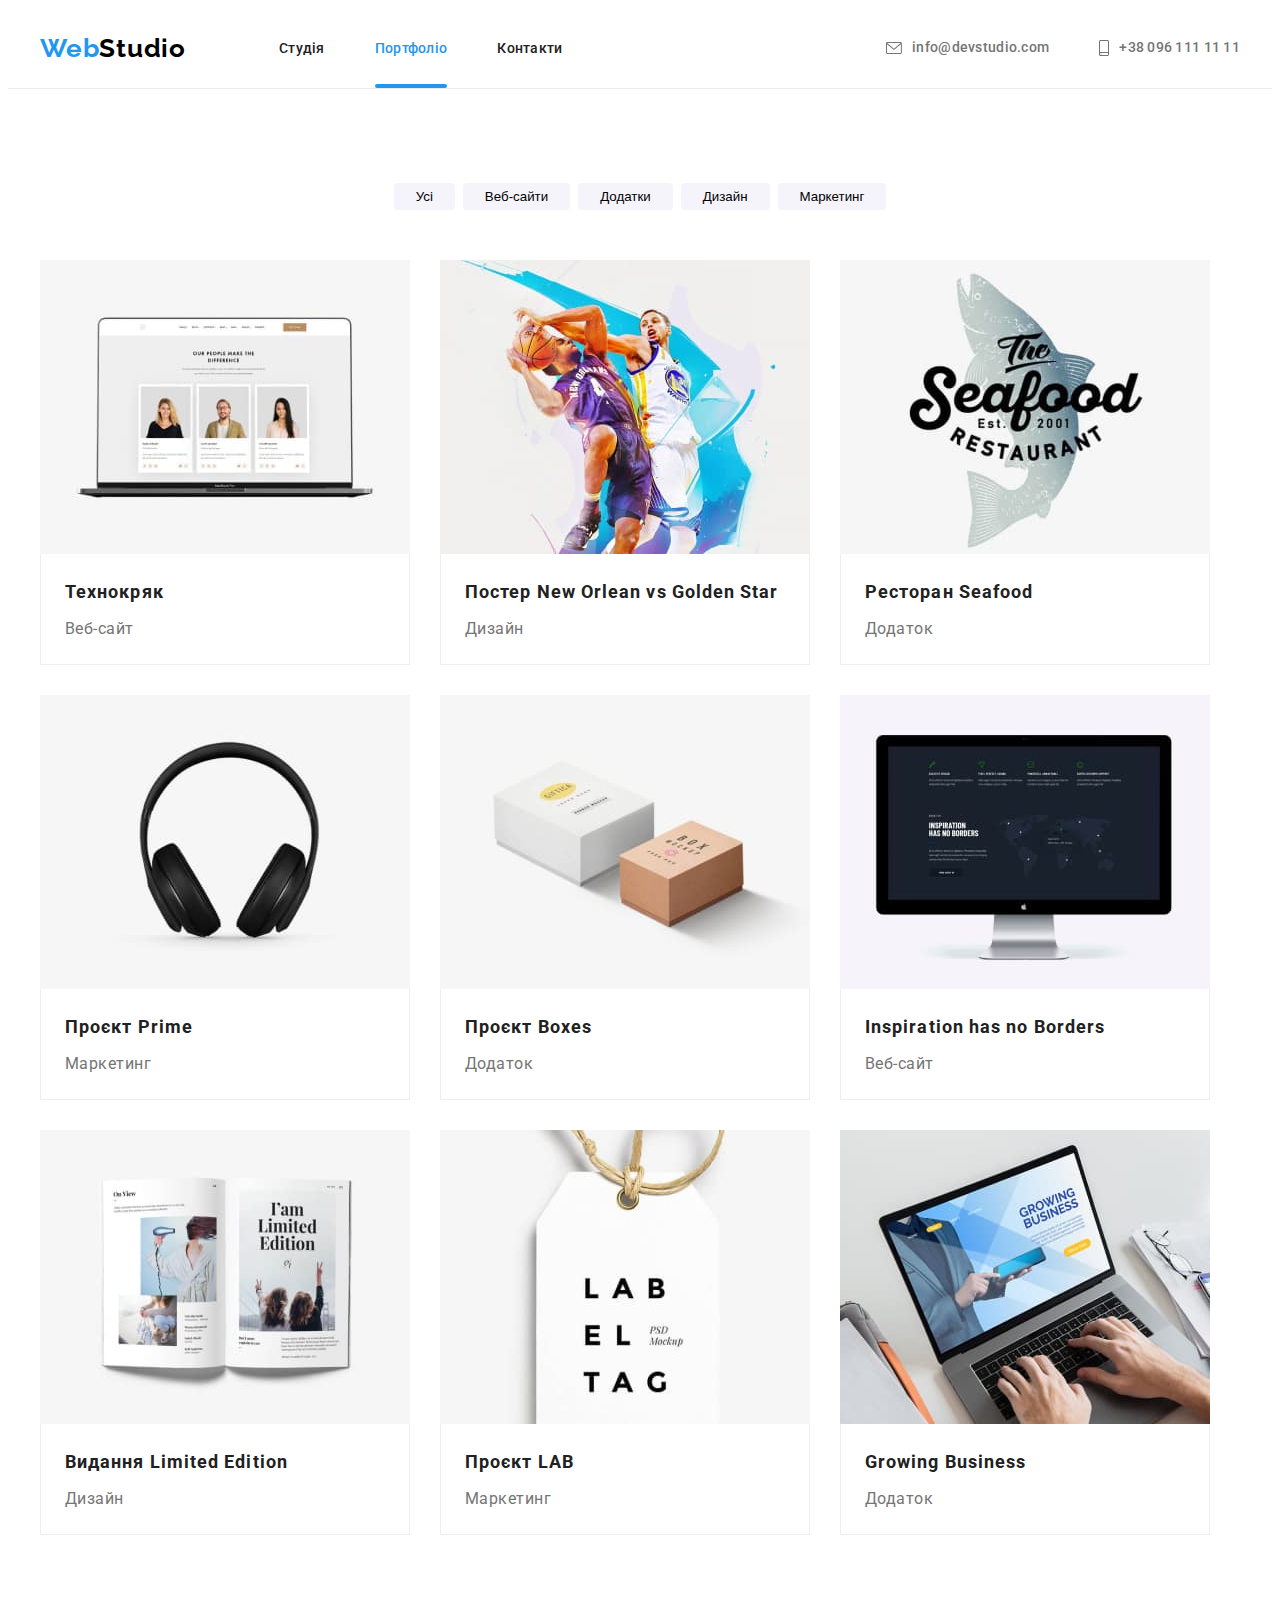
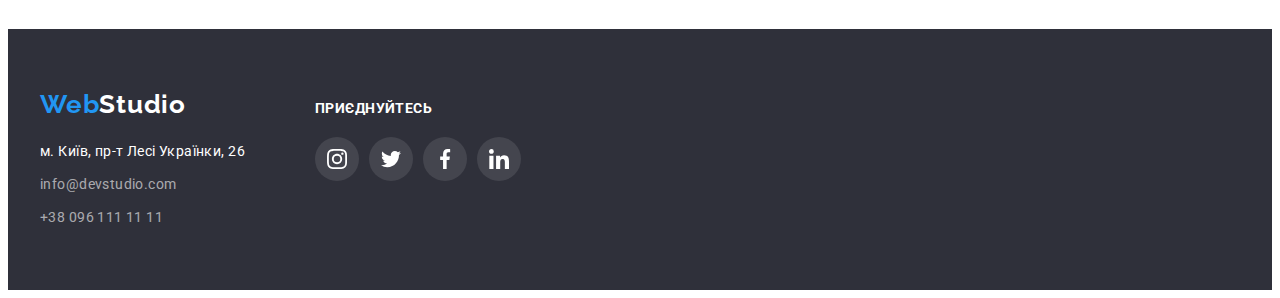
==== portfolio.html @ f82ed207 "Update" ====
<!DOCTYPE html>
<html lang="uk">
<head>
    <meta charset="UTF-8">
    <meta http-equiv="X-UA-Compatible" content="IE=edge">
    <meta name="viewport" content="width=device-width, initial-scale=1.0">
    <title lang="en">Portfolio</title>
    <link rel="preconnect" href="https://fonts.googleapis.com">
    <link rel="preconnect" href="https://fonts.gstatic.com" crossorigin>
    <link href="https://fonts.googleapis.com/css2?family=Raleway:wght@700&family=Roboto:wght@400;500;700;900&display=swap"
        rel="stylesheet">
    <link rel="stylesheet" href="https://cdnjs.cloudflare.com/ajax/libs/modern-normalize/1.1.0/modern-normalize.min.css"
        integrity="sha512-wpPYUAdjBVSE4KJnH1VR1HeZfpl1ub8YT/NKx4PuQ5NmX2tKuGu6U/JRp5y+Y8XG2tV+wKQpNHVUX03MfMFn9Q=="
        crossorigin="anonymous" referrerpolicy="no-referrer" />
    <link rel="stylesheet" href="./css/styles.css">
</head>
<body>
    <header class="header-border">
        <div class="container">
            <nav class="header-item">
                <a href="./index.html"><span class="logo">Web</span><span class="logo logo-second-part">Studio</span></a>
                <ul class="list-link flex-items">
                    <li class="list-item">
                        <a class="link" href="./index.html">Студія</a>
                    </li>
                    <li class="list-item">
                        <a class="link current" href="./portfolio.html">Портфоліо</a>
                    </li>
                    <li class="list-item">
                        <a class="link" href="#">Контакти</a>
                    </li>
                </ul>
            </nav>
            <ul class="list-address flex-items">
                <li class="address-item mail">
                    <a class="link-address" href="mailto:info@devstudio.com">
                        <svg class="mail-icon">
                            <use href="./images/for-sprite/sprite.svg#mail"></use>
                        </svg>
                        info@devstudio.com
                    </a>
                </li>
                <li class="address-item">
                    <a class="link-address" href="tel:+380961111111">
                        <svg class="phone-icon">
                            <use href="./images/for-sprite/sprite.svg#phone"></use>
                        </svg>+38 096 111 11 11
                    </a>
                </li>
            </ul>
        </div>
    </header>
    <main>
        <section class="section">
            <div class="container">
                <h1 class="hidden-title">
                    Наші проєкти
                </h1>
                <ul class="flex-items list-button">
                    <li class="button-item">
                        <button type="button" class="filter-button">
                            Усі
                        </button>
                    </li>
                    <li class="button-item">
                        <button type="button" class="filter-button">
                            Веб-сайти
                        </button>
                    </li>
                    <li class="button-item">
                        <button type="button" class="filter-button">
                            Додатки
                        </button>
                    </li>
                    <li class="button-item">
                        <button type="button" class="filter-button">
                            Дизайн
                        </button>
                    </li>
                    <li class="button-item">
                        <button type="button" class="filter-button">
                            Маркетинг
                        </button>
                    </li>
                </ul>
                <ul class="flex-items project-items">
                    <li class="card-project">
                        <a href="#" class="link-project">
                            <div class="image-project">
                                <img src="./images/project-1.jpg" alt="Ноутбук з сайтом" width="370">
                                <div class="overlay">
                                    <p class="overlay-text">
                                        Ресурс пропонує комплексні пропозиції з різним рівнем функціоналу та сервісів. Все це дозволить відвідувачу отримати
                                        вичерпні відомості про компанію чи приватну особу.
                                    </p>
                                </div>
                            </div>
                            <div class="project-description">
                                <h2 class="name-project">
                                    Технокряк
                                </h2>
                                <p class="type-project">
                                    Веб-сайт
                                </p>
                            </div>
                        </a>
                    </li>
                    <li class="card-project">
                        <a href="#" class="link-project">
                           <div class="image-project">
                                <img src="./images/project-2.jpg" alt="Постер баскетбольної команди" width="370">
                                <div class="overlay">
                                    <p class="overlay-text">
                                        Ресурс пропонує комплексні пропозиції з різним рівнем функціоналу та сервісів. Все це дозволить відвідувачу
                                        отримати
                                        вичерпні відомості про компанію чи приватну особу.
                                    </p>
                                </div>
                           </div>
                            <div class="project-description">
                                <h2 class="name-project">
                                    Постер <span lang="en">New Orlean vs Golden Star</span>
                                </h2>
                                <p class="type-project">
                                    Дизайн
                                </p>
                            </div>
                        </a>
                    </li>
                    <li class="card-project">
                        <a href="#" class="link-project">
                            <div class="image-project">
                                <img src="./images/project-3.jpg" alt="Рибний ресторан" width="370">
                                <div class="overlay">
                                    <p class="overlay-text">
                                        Ресурс пропонує комплексні пропозиції з різним рівнем функціоналу та сервісів. Все це дозволить відвідувачу
                                        отримати
                                        вичерпні відомості про компанію чи приватну особу.
                                    </p>
                                </div>
                            </div>
                            <div class="project-description">
                                <h2 class="name-project">
                                    Ресторан <span lang="en">Seafood</span>
                                </h2>
                                <p class="type-project">
                                    Додаток
                                </p>
                            </div>
                        </a>
                    </li>
                    <li class="card-project">
                        <a href="#" class="link-project">
                            <div class="image-project">
                                <img src="./images/project-4.jpg" alt="Навушники" width="370">
                                <div class="overlay">
                                    <p class="overlay-text">
                                        Ресурс пропонує комплексні пропозиції з різним рівнем функціоналу та сервісів. Все це дозволить відвідувачу
                                        отримати
                                        вичерпні відомості про компанію чи приватну особу.
                                    </p>
                                </div>
                            </div>
                            <div class="project-description">
                                <h2 class="name-project">
                                    Проєкт <span lang="en">Prime</span>
                                </h2>
                                <p class="type-project">
                                    Маркетинг
                                </p>
                            </div>
                        </a>
                    </li>
                    <li class="card-project">
                        <a href="#" class="link-project">
                            <div class="image-project">
                                <img src="./images/project-5.jpg" alt="Дві коробки" width="370">
                                <div class="overlay">
                                    <p class="overlay-text">
                                        Ресурс пропонує комплексні пропозиції з різним рівнем функціоналу та сервісів. Все це дозволить відвідувачу
                                        отримати
                                        вичерпні відомості про компанію чи приватну особу.
                                    </p>
                                </div>
                            </div>
                            <div class="project-description">
                                <h2 class="name-project">
                                    Проєкт <span lang="en">Boxes</span>
                                </h2>
                                <p class="type-project">
                                    Додаток
                                </p>
                            </div>
                        </a>
                    </li>
                    <li class="card-project">
                        <a href="#" class="link-project">
                            <div class="image-project">
                                <img src="./images/project-6.jpg" alt="Монітор комп'ютера" width="370">
                                <div class="overlay">
                                    <p class="overlay-text">
                                        Ресурс пропонує комплексні пропозиції з різним рівнем функціоналу та сервісів. Все це дозволить відвідувачу
                                        отримати
                                        вичерпні відомості про компанію чи приватну особу.
                                    </p>
                                </div>
                            </div>
                            <div class="project-description">
                                <h2 lang="en" class="name-project">
                                    Inspiration has no Borders
                                </h2>
                                <p class="type-project">
                                    Веб-сайт
                                </p>
                            </div>
                        </a>
                    </li>
                    <li class="card-project">
                        <a href="#" class="link-project">
                            <div class="image-project">
                                <img src="./images/project-7.jpg" alt="Журнал" width="370">
                                <div class="overlay">
                                    <p class="overlay-text">
                                        Ресурс пропонує комплексні пропозиції з різним рівнем функціоналу та сервісів. Все це дозволить відвідувачу
                                        отримати
                                        вичерпні відомості про компанію чи приватну особу.
                                    </p>
                                </div>
                            </div>
                            <div class="project-description">
                                <h2 class="name-project">
                                    Видання <span lang="en">Limited Edition</span>
                                </h2>
                                <p class="type-project">
                                    Дизайн
                                </p>
                            </div>
                        </a>
                    </li>
                    <li class="card-project">
                        <a href="#" class="link-project">
                            <div class="image-project">
                                <img src="./images/project-8.jpg" alt="Ярлик з брендом" width="370">
                                <div class="overlay">
                                    <p class="overlay-text">
                                        Ресурс пропонує комплексні пропозиції з різним рівнем функціоналу та сервісів. Все це дозволить відвідувачу
                                        отримати
                                        вичерпні відомості про компанію чи приватну особу.
                                    </p>
                                </div>
                            </div>
                            <div class="project-description">
                                <h2 class="name-project">
                                    Проєкт <span lang="en">LAB</span>
                                </h2>
                                <p class="type-project">
                                    Маркетинг
                                </p>
                            </div>
                        </a>
                    </li>
                    <li class="card-project">
                        <a href="#" class="link-project">
                            <div class="image-project">
                                <img src="./images/project-9.jpg" alt="Ноутбук з рекламою" width="370">
                                <div class="overlay">
                                    <p class="overlay-text">
                                        Ресурс пропонує комплексні пропозиції з різним рівнем функціоналу та сервісів. Все це дозволить відвідувачу
                                        отримати
                                        вичерпні відомості про компанію чи приватну особу.
                                    </p>
                                </div>
                            </div>
                            <div class="project-description">
                                <h2 lang="en" class="name-project">
                                    Growing Business
                                </h2>
                                <p class="type-project">
                                    Додаток
                                </p>
                            </div>
                        </a>
                    </li>
                </ul>
            </div>
        </section>
    </main>
    <footer class="footer-address">
        <div class="container footer-container">
            <div class="footer-left-part">
                <a href="./index.html"><span class="logo">Web</span><span class="logo logo-third-part">Studio</span></a>
                <address class="footer-list">
                    <ul>
                        <li>
                            <a class="footer-link" href="https://goo.gl/maps/sdtxkwDF94uDCL8M9" target="_blank"
                                rel="noopener noreferrer">м. Київ, пр-т Лесі Українки, 26</a>
                        </li>
                        <li class="footer-contacts">
                            <a class="footer-link footer-transparant"
                                href="mailto:info@devstudio.com">info@devstudio.com</a>
                        </li>
                        <li class="footer-contacts">
                            <a class="footer-link footer-transparant" href="tel:+380961111111">+38 096 111 11 11</a>
                        </li>
                    </ul>
                </address>
            </div>
            <div class="footer-right-part">
                <h2 class="join-link">
                    Приєднуйтесь
                </h2>
                <ul class="flex-items box-media-footer">
                    <li class="social-list-footer">
                        <a href="#" class="link-networks-footer">
                            <svg class="social-networks-footer">
                                <use href="./images/for-sprite/sprite.svg#icon-instagram"></use>
                            </svg>
                        </a>
                    </li>
                    <li class="social-list-footer">
                        <a href="#" class="link-networks-footer">
                            <svg class="social-networks-footer">
                                <use href="./images/for-sprite/sprite.svg#icon-twitter"></use>
                            </svg>
                        </a>
                    </li>
                    <li class="social-list-footer">
                        <a href="#" class="link-networks-footer">
                            <svg class="social-networks-footer">
                                <use href="./images/for-sprite/sprite.svg#icon-facebook"></use>
                            </svg>
                        </a>
                    </li>
                    <li class="social-list-footer">
                        <a href="#" class="link-networks-footer">
                            <svg class="social-networks-footer">
                                <use href="./images/for-sprite/sprite.svg#icon-linkedin"></use>
                            </svg>
                        </a>
                    </li>
                </ul>
            </div>
        </div>
    </footer>

<h2 class="project-name"></h2>

    <script src="./js/modal.js"></script>
</body>
</html>
---- css/styles.css ----
:root {
--primary-color: #212121;
--link-address-color: #757575;
--link-color: #2196F3;
--logo-color: #000000;
--primary-background-color: #FFFFFF;
--secondary-background-color: #2F303A;
--color-transparant: rgba(255, 255, 255, 0.6);
--active-button-color: #188CE8;
--section-color: #F5F4FA;
--border-color: #EEEEEE;
--header-border-color: #ECECEC;
--background-color-image: #C4C4C4;
--social-network-color: #AFB1B8;
}

body {
font-family: Roboto, sans-serif;
color: var(--primary-color);
background-color: var(--primary-background-color);
} 

ul {
    list-style: none;
    margin-top: 0;
    margin-bottom: 0;
    padding-left: 0;
}

a {
    text-decoration: none;
}

h1, h2, h3, p {
    padding: 0;
    margin: 0;
}

img {
    display: block;
}

/* START header */

.container {
    width: 1200px;
    margin-left: auto;
    margin-right: auto;
    padding-left: 15px;
    padding-right: 15px;
}

.section {
    padding-top: 94px;
    padding-bottom: 94px;
}

.flex-items {
    display: flex;
}

header .container {
    display: flex;
    align-items: center;
}

.header-item {
    display: flex;
    align-items: center;
}

.header-border {
    border-bottom: 1px solid var(--header-border-color);
}

.logo {
    color: var(--link-color);
    font-family: Raleway, sans-serif;
    font-weight: 700;
    font-size: 26px;
    line-height: 1.19;
    letter-spacing: 0.03em;
}

.logo-second-part {
    color: var(--logo-color);
}

.list-link {
    display: flex;
    margin-left: 93px;
}

.link {
    display: block;
    padding-top: 32px;
    padding-bottom: 32px;
    color: var(--primary-color);
    font-weight: 500;
    font-size: 14px;
    line-height: 16px;
    letter-spacing: 0.02em;
    transition: color 250ms cubic-bezier(0.4, 0, 0.2, 1);
}

.list-item:not(:last-child) {
    margin-right: 50px;
}

.link:hover,
.link:focus {
    color: var(--link-color);
}

.link.current {
    color: var(--link-color);
}

.link {
    position: relative;
}

.link.current::after {
    content: "";
    position: absolute;
    width: 100%;
    height: 4px;
    bottom: 0; 
    left: 0;
    border-radius: 2px;
    background-color: var(--link-color);
}

.description-link {
    padding: 0;
    margin: 0;
    list-style: none;
    align-items: center;
}

.list-address {
    display: flex;
    margin-top: 0;
    margin-left: auto;
}

.link-address {
    color: var(--link-address-color);
    font-weight: 500;
    font-size: 14px;
    line-height: 1.14;
    letter-spacing: 0.02em;
    display: flex;
    align-items: center;
    transition: color 250ms cubic-bezier(0.4, 0, 0.2, 1);
}

.address-item:not(:last-child) {
    margin-right: 50px;
}

.mail-icon {
    width: 16px;
    height: 12px;
    margin-right: 10px;
    fill: currentColor;
}

.phone-icon {
    width: 10px;
    height: 16px;
    margin-right: 10px;
    fill: currentColor;
}

.mail-icon:hover,
.mail-icon:focus {
    fill: var(--link-color);
}

.phone-icon:hover,
.phone-icon:focus {
    fill: var(--link-color);
}

.mail {
    margin-left: auto;
}

.link-address:hover,
.link-address:focus {
    color: var(--link-color);
}

/* END header */

/* START index.html */

.hero-section {
    background-image: linear-gradient(rgba(47, 48, 58, 0.4), rgba(47, 48, 58, 0.4)), url(../images/hero-section-image.jpg);
    background-color: var(--background-color-image);
    background-size: cover;
    max-width: 1600px;
    padding-top: 200px;
    padding-bottom: 200px;
    text-align: center;
    margin-left: auto;
    margin-right: auto;
}

.hero-title {
    margin-bottom: 30px;
    margin-left: auto;
    margin-right: auto;
    width: 696px;
    color: var(--primary-background-color);
    font-weight: 900;
    font-size: 44px;
    line-height: 1.36;
    letter-spacing: 0.06em;
    text-transform: uppercase;
}

.hero-button {
    padding-top: 10px;
    padding-bottom: 10px;
    padding-right: 32px;
    padding-left: 32px;
    border: 1px transparent;
    border-radius: 4px;
    min-width: 216px;
    color: var(--primary-background-color);
    background-color: var(--link-color);
    font-weight: 700;
    font-size: 16px;
    line-height: 1.88;
    letter-spacing: 0.06em;
    transition: background-color 250ms cubic-bezier(0.4, 0, 0.2, 1);
}

.hero-button:hover,
.hero-button:focus {
    background-color: var(--active-button-color);
    cursor: pointer;
}

.hidden-title {
    position: absolute;
    width: 1px;
    height: 1px;
    margin: -1px;
    padding: 0;
    overflow: hidden;
    border: 0;
    clip: rect(0 0 0 0);
}

.advantages {
    margin-top: 30px;
    margin-bottom: 10px;
    font-weight: 700;
    font-size: 14px;
    line-height: 1.14;
    letter-spacing: 0.03em;
    text-transform: uppercase;
}

.advantages-paragraph {
    color: var(--link-address-color);
    font-weight: 400;
    font-size: 14px;
    line-height: 24px;
    letter-spacing: 0.03em;
    width: 270px;
}

.flex-benefit {
    margin-right: 30px;
    margin-bottom: 30px;
}

.benefit-card {
    flex-basis: ((100% - 3*30) / 3);
}

.benefit-card:not(:last-child) {
    margin-right: 30px;
}

.benefit-container {
    display: flex;
    width: 270px;
    height: 120px;
    background-color: var(--section-color);
    border-radius: 4px;
    justify-content: center;
        align-items: center;
}

.benefit-icon {
    width: 70px;
    height: 70px;
}

.our-work {
    padding-bottom: 94px;
}

.work {
    flex-basis: calc((100% - 3 * 30) / 3);
}

.work:not(:last-child) {
    margin-right: 30px;
}

.worker-list {
    flex-basis: ((100% - 4*30) / 4);
    width: 270px;
}

.worker-list:not(:last-child) {
    margin-right: 30px;
}

.worker-description {
    padding-top: 30px;
    padding-bottom: 30px;
    box-shadow: 0px 1px 3px rgba(0, 0, 0, 0.12), 0px 1px 1px rgba(0, 0, 0, 0.14), 0px 2px 1px rgba(0, 0, 0, 0.2);
    border-radius: 0px 0px 4px 4px;
    background-color: var(--primary-background-color);
}

.description-title {
    margin-bottom: 50px;
    font-weight: 700;
    font-size: 36px;
    line-height: 1.17;
    text-align: center;
    letter-spacing: 0.03em;
}

.worker-section {
    background-color: var(--section-color);
}

.worker {
    margin-bottom: 50px;
    font-weight: 700;
    font-size: 36px;
    line-height: 1.17;
    text-align: center;
    letter-spacing: 0.03em;
}

.card-worker {
    margin-bottom: 10px;
    font-weight: 500;
    font-size: 16px;
    line-height: 1.19;
    text-align: center;
    letter-spacing: 0.03em;
}

.profession-worker {
    margin-bottom: 16px;
    font-weight: 400;
    font-size: 16px;
    line-height: 1.19;
    text-align: center;
    letter-spacing: 0.03em;
    color: var(--link-address-color);
}

.box-media {
    justify-content: center;
}

.social-list {
    width: 44px;
    height: 44px;
    border-radius: 50%;
    justify-content: center;
    display: flex;
    align-items: center;
}

.social-list:not(:last-child) {
    margin-right: 10px;
}

.link-networks {
    width: 44px;
    height: 44px;
    border-radius: 50%;
    justify-content: center;
    display: flex;
    align-items: center;
    fill: var(--social-network-color);
    transition: background-color 250ms cubic-bezier(0.4, 0, 0.2, 1);
}

.link-networks:hover,
.link-networks:focus {
    fill: var(--primary-background-color);
    background-color: var(--link-color);
   }

.social-networks {
    display: flex;
    width: 20px;
    height: 20px;
    transition: fill 250ms cubic-bezier(0.4, 0, 0.2, 1);
}


.box-clients {
    justify-content: space-between;
    align-items: center;
}

.clients-title {
    margin-bottom: 50px;
    font-weight: 700;
    font-size: 36px;
    line-height: 1.17;
    text-align: center;
    letter-spacing: 0.03em;
    color: var(--primary-color);
}

.client-icon {
    width: 106px;
    height: 60px;
    fill: var(--social-network-color);
    transition: fill 250ms cubic-bezier(0.4, 0, 0.2, 1);
}

.clients-company {
    width: 170px;
    height: 92px;
}

.clients-company:not(:last-child) {
    margin-right: 30px;
}

.link-company:hover,
.link-company:focus .clients-company {
    border: 1px solid var(--link-color);
    transition: border 250ms cubic-bezier(0.4, 0, 0.2, 1);
}

.link-company {
    display: flex;
    justify-content: center;
    align-items: center;
    width: 100%;
    height: 100%;
    border: 1px solid var(--social-network-color);
    border-radius: 4px;
    transition: border 250ms cubic-bezier(0.4, 0, 0.2, 1);
}

.link-company:hover .client-icon,
.link-company:focus .client-icon {
    fill: var(--link-color);
}

/* END index.html */

/* START portfolio.html */

.list-button {
    margin-bottom: 50px;
    justify-content: center;
}

.filter-button {
    border: 1px transparent;
    border-radius: 4px;
    background-color: var(--section-color);
    padding-top: 6px;
    padding-right: 22px;
    padding-bottom: 6px;
    padding-left: 22px;
    cursor: pointer;
    transition: background-color 250ms cubic-bezier(0.4, 0, 0.2, 1), color 250ms cubic-bezier(0.4, 0, 0.2, 1), box-shadow 250ms cubic-bezier(0.4, 0, 0.2, 1);
}

.button-item:not(:last-child) {
    margin-right: 8px;
}

.filter-button:hover,
.filter-button:focus {
    color: var(--primary-background-color);
    background-color: var(--link-color);
    box-shadow: 0px 3px 1px rgba(0, 0, 0, 0.1), 0px 1px 2px rgba(0, 0, 0, 0.08), 0px 2px 2px rgba(0, 0, 0, 0.12);
}

.project-items {
    flex-wrap: wrap;
    margin-bottom: -30px;
    margin-right: -30px;
}

.card-project {
    flex-basis: calc((100% - 3 * 30) / 3);
    margin-right: 30px;
    margin-bottom: 30px;
}

.link-project {
    display: block;
    transition: box-shadow 250ms cubic-bezier(0.4, 0, 0.2, 1);
}

.link-project:hover,
.link-project:focus {
    box-shadow: 0px 1px 1px rgba(0, 0, 0, 0.12), 0px 4px 4px rgba(0, 0, 0, 0.06), 1px 4px 6px rgba(0, 0, 0, 0.16);
}

.card-project:not(:last-child) {
    margin-right: 30px;
}

.card-project:nth-child(-n-+3) {
    margin-bottom: 0;
}

.project-description {
    padding-top: 20px;
    padding-right: 24px;
    padding-bottom: 20px;
    padding-left: 24px;
    border-left: 1px solid var(--border-color);
    border-bottom: 1px solid var(--border-color);
    border-right: 1px solid var(--border-color);
}

.name-project {
    margin-bottom: 4px;
    color: var(--primary-color);
    font-weight: 700;
    font-size: 18px;
    line-height: 2;
    letter-spacing: 0.06em;
}

.type-project {
    color: var(--link-address-color);
    font-size: 16px;
    line-height: 1.88;
    letter-spacing: 0.03em;
}

/* END portfolio.html */

/* START footer */

.logo-third-part {
    color: var(--primary-background-color);
}

.footer-address {
    background-color: var(--secondary-background-color);
    padding-top: 60px;
    padding-bottom: 60px;
}

.footer-link {
    font-style: normal;
    font-weight: 400;
    font-size: 14px;
    line-height: 1.71;
    letter-spacing: 0.03em;
    color: var(--primary-background-color);
}

.footer-transparant {
    color: var(--color-transparant);
}

.footer-list {
    margin-top: 20px;
}

.footer-contacts {
    margin-top: 9px;
}

.join-link {
    margin-bottom: 20px;
    color: var(--primary-background-color);
    font-weight: 700;
    font-size: 14px;
    line-height: 1.14;
    letter-spacing: 0.03em;
    text-transform: uppercase;
}

.footer-container {
    display: flex;
    align-items: baseline;
}

.footer-right-part {
    margin-left: 70px;
}

.social-list-footer {
    width: 44px;
    height: 44px;
    border-radius: 50%;
    justify-content: center;
    display: flex;
    align-items: center;
    background-color: rgba(255, 255, 255, 0.1);
}

.social-list-footer:not(:last-child) {
    margin-right: 10px;
}

.link-networks-footer {
    width: 44px;
    height: 44px;
    border-radius: 50%;
    justify-content: center;
    display: flex;
    align-items: center;
    fill: var(--link-address-color);
    transition: background-color 250ms cubic-bezier(0.4, 0, 0.2, 1);
}

.link-networks-footer:hover,
.link-networks-footer:focus {
    fill: var(--primary-background-color);
    background-color: var(--link-color);
}

.social-networks-footer {
    display: flex;
    width: 20px;
    height: 20px;
    fill: var(--primary-background-color);
    transition: fill 250ms cubic-bezier(0.4, 0, 0.2, 1);
}

/* END footer */

/* Start Modal Button */

.backdrop {
    position: fixed;
    top: 0;
    left: 0;
    width: 100vw;
    height: 100vh;
    background-color: rgba(0, 0, 0, 0.2);
    transition: opacity 500ms cubic-bezier(0.4, 0, 0.2, 1), visibility 500ms cubic-bezier(0.4, 0, 0.2, 1);
}

.backdrop.is-hidden {
    opacity: 0;
    visibility: hidden;
    pointer-events: none;
}

.backdrop.is-hidden .modal {
    transform: translate(-50%, -50%) scale(0.7);
}

.modal {
    position: absolute;
    top: 50%;
    left: 50%;
    transform: translate(-50%, -50%) scale(1);
    opacity: 1;
    width: 528px;
    height: 581px;
    background-color: var(--primary-background-color);
    border-radius: 4px;
    transform: scale(1), opacity(1);
    transition: transform 250ms linear, opacity 250ms linear;
}

.modal-close-button {
    position: absolute;
    top: 8px;
    right: 8px;
    display: flex;
    justify-content: center;
    align-items: center;
    width: 30px;
    height: 30px;
    border-radius: 50%;
    border: 1px solid rgba(0, 0, 0, 0.1);
    background-color: transparent;
    padding: 0;
    cursor: pointer;
}

/* START Section "Our work" positioning*/

.product-thumb {
    position: relative;
}

.our-work-name {
    position: absolute;
    width: 100%;
    height: 70px;
    bottom: 0;
    left: 0;
    display: flex;
    justify-content: center;
    align-items: center;
    font-weight: 700;
    font-size: 14px;
    line-height: 1.14;
    text-align: center;
    letter-spacing: 0.03em;
    text-transform: uppercase;
    color: var(--primary-background-color);
    background-color: rgba(47, 48, 58, 0.8);
}

/* END Section "Our work" positioning*/

/* START Section "Our projects" positioning*/

.image-project {
    position: relative;
    overflow: hidden;
}

.overlay {
    position: absolute;
    width: 100%;
    height: 100%;
    display: flex;
    justify-content: center;
    align-items: center;
    background-color: rgba(33, 150, 243, 0.9);
    transform: translateY(100%);
    transition: transform 250ms cubic-bezier(0.4, 0, 0.2, 1);
}

.link-project:hover .overlay,
.link-project:focus .overlay {
    transform: translateY(-100%);
}

.overlay-text {
    margin-left: 24px;
    margin-right: 24px;
    margin-top: 63px;
    margin-bottom: 63px;
    font-size: 18px;
    line-height: 1.56;
    letter-spacing: 0.03em;
    color: var(--primary-background-color);
}
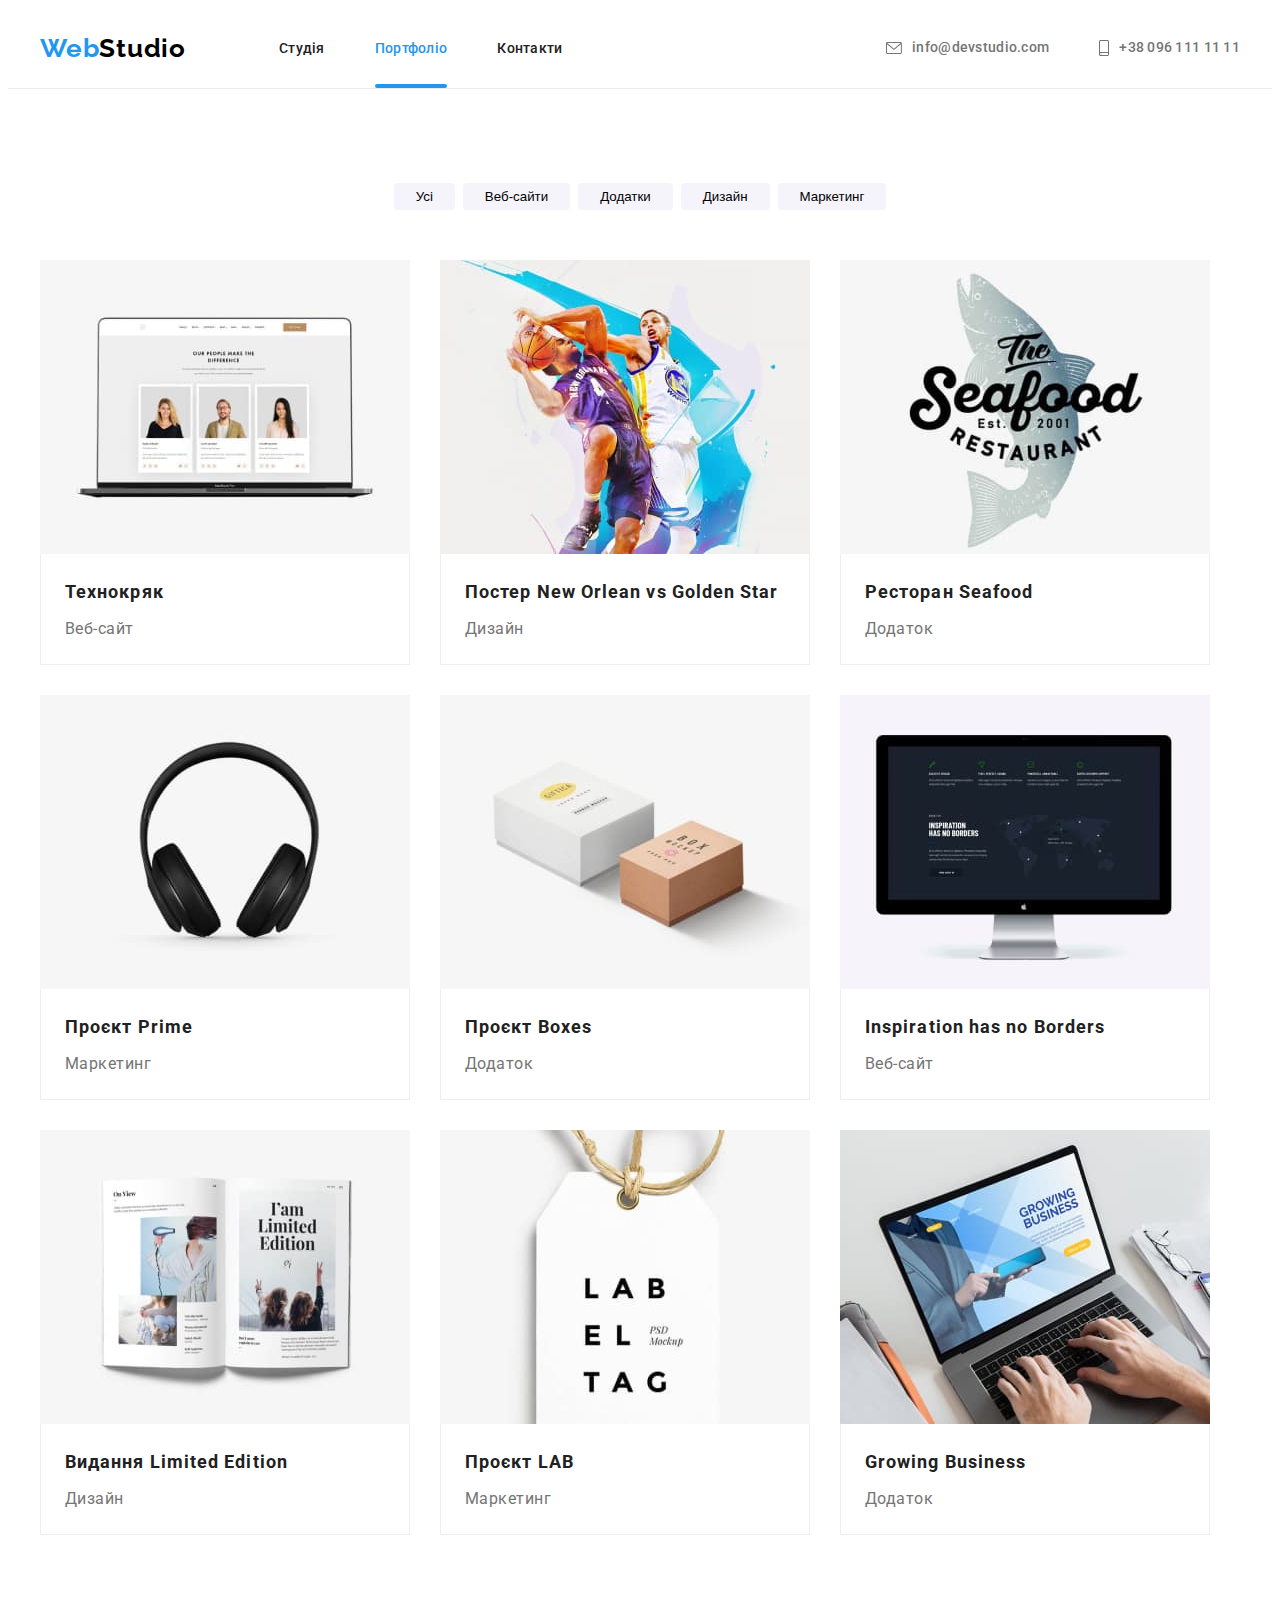
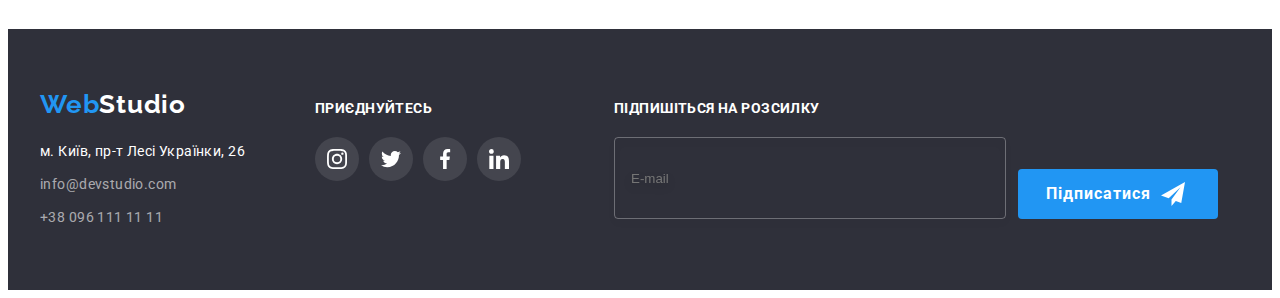
==== commit 1f8ec8f3: "Update" ====
--- a/portfolio.html
+++ b/portfolio.html
@@ -53,7 +53,7 @@
     <main>
         <section class="section">
             <div class="container">
-                <h1 class="hidden-title">
+                <h1 class="visually-hidden">
                     Наші проєкти
                 </h1>
                 <ul class="flex-items list-button">
@@ -340,8 +340,24 @@
                     </li>
                 </ul>
             </div>
+        <div class="footer-form">
+            <form class="footer-contain">
+                <label class="contact-form-field">
+                    <p class="footer-form-title">Підпишіться на розсилку</p>
+                    <span class="contact-form-input-footer">
+                        <input name="user-email-address" class="email-footer" type="email" placeholder="E-mail">
+                    </span>
+                </label>
+                <button type="submit" class="footer-button">
+                    Підписатися
+                    <svg class="footer-icon" width="24" height="24">
+                        <use href="./images/for-sprite/sprite.svg#icon-send"></use>
+                    </svg>
+                </button>
+            </form>
         </div>
-    </footer>
+        </div>
+        </footer>
 
 <h2 class="project-name"></h2>
 
--- a/css/styles.css
+++ b/css/styles.css
@@ -244,7 +244,7 @@
     cursor: pointer;
 }
 
-.hidden-title {
+.visually-hidden {
     position: absolute;
     width: 1px;
     height: 1px;
@@ -680,6 +680,7 @@
     opacity: 1;
     width: 528px;
     height: 581px;
+    padding: 40px;
     background-color: var(--primary-background-color);
     border-radius: 4px;
     transform: scale(1), opacity(1);
@@ -700,6 +701,12 @@
     background-color: transparent;
     padding: 0;
     cursor: pointer;
+    transition: fill 250ms cubic-bezier(0.4, 0, 0.2, 1);
+}
+
+.modal-close-button:hover,
+.modal-close-button:focus .modal-close-icon {
+    fill: var(--link-color);
 }
 
 /* START Section "Our work" positioning*/
@@ -763,3 +770,231 @@
     letter-spacing: 0.03em;
     color: var(--primary-background-color);
 }
+
+.contact-form-title {
+    font-weight: 700;
+    font-size: 20px;
+    line-height: 1.15;
+    text-align: center;
+    letter-spacing: 0.03em;
+    color: var(--primary-color);
+    margin-bottom: 12px;
+}
+
+.contact-form-field {
+    display: block;
+}
+
+.contact-form-field:not(:first-child) {
+    margin-top: 10px;
+}
+
+.contact-form-input-wrapper {
+    position: relative;
+    /* margin-top: 12px; */
+}
+
+.contact-form-input {
+    width: 100%;
+    height: 40px;
+    padding-left: 42px;
+    margin-top: 4px;
+    border: 1px solid rgba(33, 33, 33, 0.2);
+    border-radius: 4px;
+    transition: border-color 250ms cubic-bezier(0.4, 0, 0.2, 1);
+}
+
+.text-style {
+    font-size: 12px;
+    line-height: 1.17;    
+    letter-spacing: 0.01em;
+    color: var(--link-address-color);
+}
+
+.contact-form-input:focus {
+    outline: none;
+    border-color: var(--link-color);
+}
+
+.contact-form-input:focus + .contact-form-icon {
+    fill: var(--link-color);
+}
+
+.contact-form-icon {
+    position: absolute;
+    top: 50%;
+    left: 12px;
+    transform: translateY(-50%);
+    display: block;
+    width: 18px;
+    height: 18px;
+}
+
+.contact-form-message {
+    width: 100%;
+    height: 120px;
+    margin-top: 4px;
+    padding: 12px 16px;
+    resize: none;
+    border: 1px solid rgba(33, 33, 33, 0.2);
+    border-radius: 4px;
+    transition: border-color 250ms cubic-bezier(0.4, 0, 0.2, 1);
+    }
+    
+
+.contact-form-message:focus {
+    outline: none;
+    border-color: var(--link-color);
+    }
+    
+.contact-form-message::placeholder {
+    font-size: 12px;
+    line-height: 1.17;
+    letter-spacing: 0.01em;
+    color: rgba(117, 117, 117, 0.5);
+    }
+
+.contact-form-checkbox-wrapper {
+    margin-bottom: 30px;
+}
+
+.contact-form-checkbox-label {
+    display: flex;
+    justify-content: center;
+    align-items: center;
+    margin-top: 20px;
+    font-size: 14px;
+}
+
+.check-thumb {
+    display: block;
+    width: 16px;
+    height: 15px;
+    margin-right: 8px;
+    border: 1px solid var(--primary-color);
+    cursor: pointer;
+}
+
+.contact-form-checkbox:checked + .check-thumb {
+    background-color: var(--link-color);
+}
+
+.link-comment {
+    font-size: 14px;
+    line-height: 1.71;
+    letter-spacing: 0.03em;
+    text-decoration-line: underline;
+    color: var(--link-color);
+}
+
+.contact-form-submit-button {
+    display: block;
+    min-width: 200px;
+    padding: 10px 52px;
+    margin-left: auto;
+    margin-right: auto;
+    border: 1px transparent;
+    font-family: inherit;
+    font-weight: 700;
+    font-size: 16px;
+    line-height: 1.88;
+    letter-spacing: 0.06em;
+    color: var(--primary-background-color);
+    background-color: var(--link-color);
+    border-radius: 4px;
+    cursor: pointer;
+    transition: background-color 250ms cubic-bezier(0.4, 0, 0.2, 1);
+}
+
+.contact-form-submit-button:hover, 
+.contact-form-submit-button:focus {
+    background-color: var(--active-button-color);
+    box-shadow: 0px 4px 4px rgba(0, 0, 0, 0.15);
+}
+
+.footer-contain {
+    display: flex;
+    align-items: end;
+}
+
+.footer-icon {
+    margin-left: 10px;
+}
+
+.footer-form {
+    display: flex;
+    width: 570px;
+    height: 86px;
+    margin-left: 93px;
+
+}
+
+.contact-form-input-footer {
+    display: block;
+}
+
+.footer-form-title {
+    margin-bottom: 20px;
+    font-weight: 700;
+    font-size: 14px;
+    line-height: 1.14;
+    letter-spacing: 0.03em;
+    text-transform: uppercase;
+    color: var(--primary-background-color);
+}
+
+.email-footer {
+    width: 358px;
+    height: 50px;
+    padding: 15px 16px;
+    border: 1px solid rgba(255, 255, 255, 0.3);
+    filter: drop-shadow(0px 4px 4px rgba(0, 0, 0, 0.15));
+    border-radius: 4px;
+    color: var(--primary-background-color);
+    background-color: transparent;
+}
+
+.email-footer:focus {
+    outline: none;
+        border-color: rgba(255, 255, 255, 0.3);
+}
+
+.email-footer:hover {
+    cursor: text;
+}
+
+.contact-form-message:focus {
+    outline: none;
+    border-color: var(--link-color);
+}
+
+.contact-form-message::placeholder {
+    font-size: 12px;
+    line-height: 1.17;
+    letter-spacing: 0.01em;
+    color: rgba(117, 117, 117, 0.5);
+}
+
+.footer-button {
+    display: flex;
+    align-items: center;
+    min-width: 200px;
+    padding: 10px 28px;
+    margin-left: 12px;
+    border: 1px transparent;
+    font-family: inherit;
+    font-weight: 700;
+    font-size: 16px;
+    line-height: 1.88;
+    letter-spacing: 0.06em;
+    color: var(--primary-background-color);
+    background-color: var(--link-color);
+    border-radius: 4px;
+    cursor: pointer;
+    transition: background-color 250ms cubic-bezier(0.4, 0, 0.2, 1);
+    }
+    
+.footer-button:hover,
+.footer-button:focus {
+    background-color: var(--active-button-color);
+}
